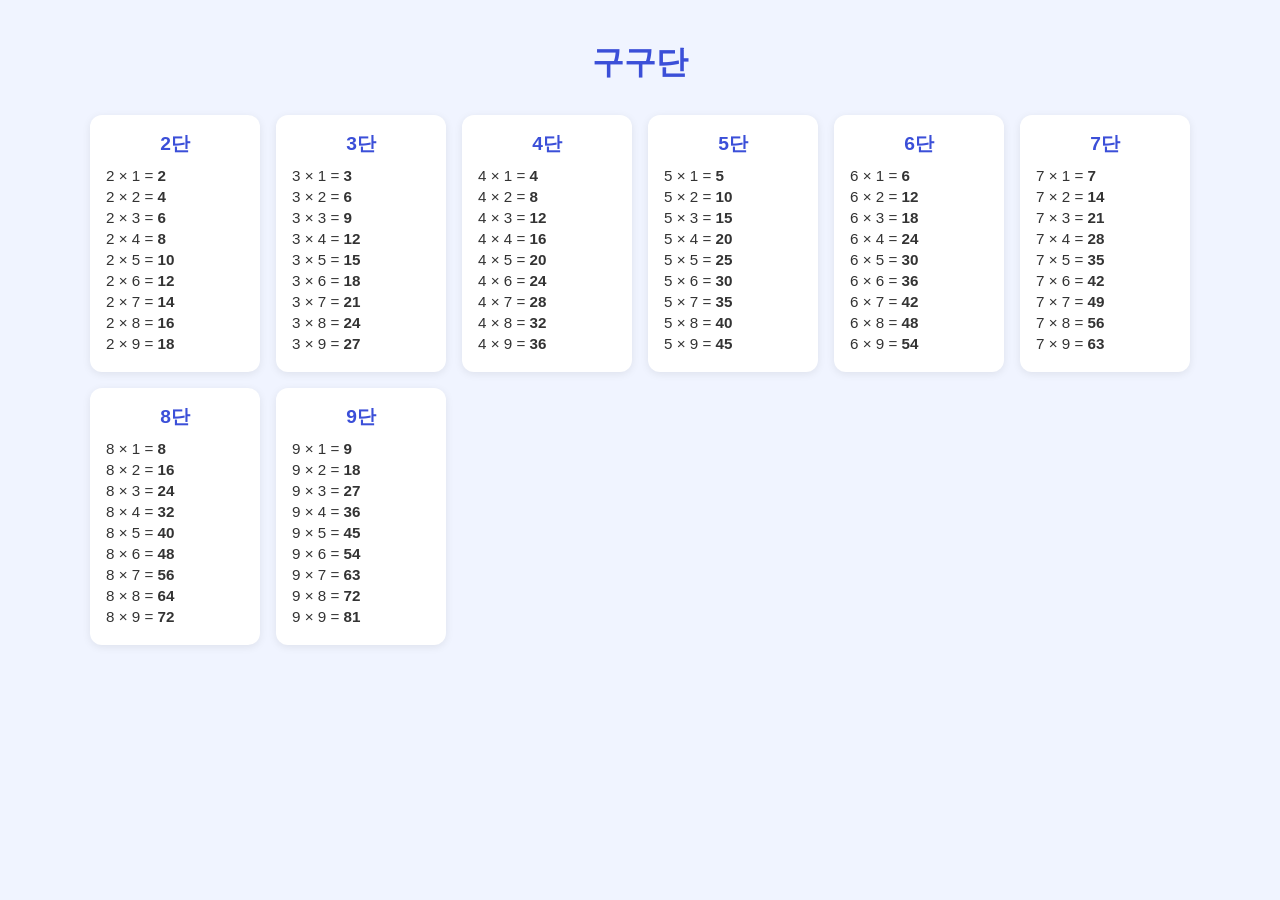
==== index.html @ 02a1f7f1 "Add gugudan web page" ====
<!DOCTYPE html>
<html lang="ko">
<head>
  <meta charset="UTF-8" />
  <meta name="viewport" content="width=device-width, initial-scale=1.0" />
  <title>구구단</title>
  <style>
    body {
      font-family: 'Segoe UI', sans-serif;
      background: #f0f4ff;
      margin: 0;
      padding: 20px;
    }
    h1 {
      text-align: center;
      color: #3b4fd8;
      margin-bottom: 30px;
    }
    .grid {
      display: grid;
      grid-template-columns: repeat(auto-fill, minmax(160px, 1fr));
      gap: 16px;
      max-width: 1100px;
      margin: 0 auto;
    }
    .card {
      background: white;
      border-radius: 12px;
      padding: 16px;
      box-shadow: 0 2px 8px rgba(0,0,0,0.08);
    }
    .card h2 {
      text-align: center;
      color: #3b4fd8;
      margin: 0 0 10px;
      font-size: 1.2rem;
    }
    .card p {
      margin: 4px 0;
      color: #333;
      font-size: 0.95rem;
    }
  </style>
</head>
<body>
  <h1>구구단</h1>
  <div class="grid" id="gugudan"></div>

  <script>
    const container = document.getElementById('gugudan');
    for (let i = 2; i <= 9; i++) {
      const card = document.createElement('div');
      card.className = 'card';
      card.innerHTML = `<h2>${i}단</h2>` +
        Array.from({ length: 9 }, (_, j) =>
          `<p>${i} × ${j + 1} = <strong>${i * (j + 1)}</strong></p>`
        ).join('');
      container.appendChild(card);
    }
  </script>
</body>
</html>
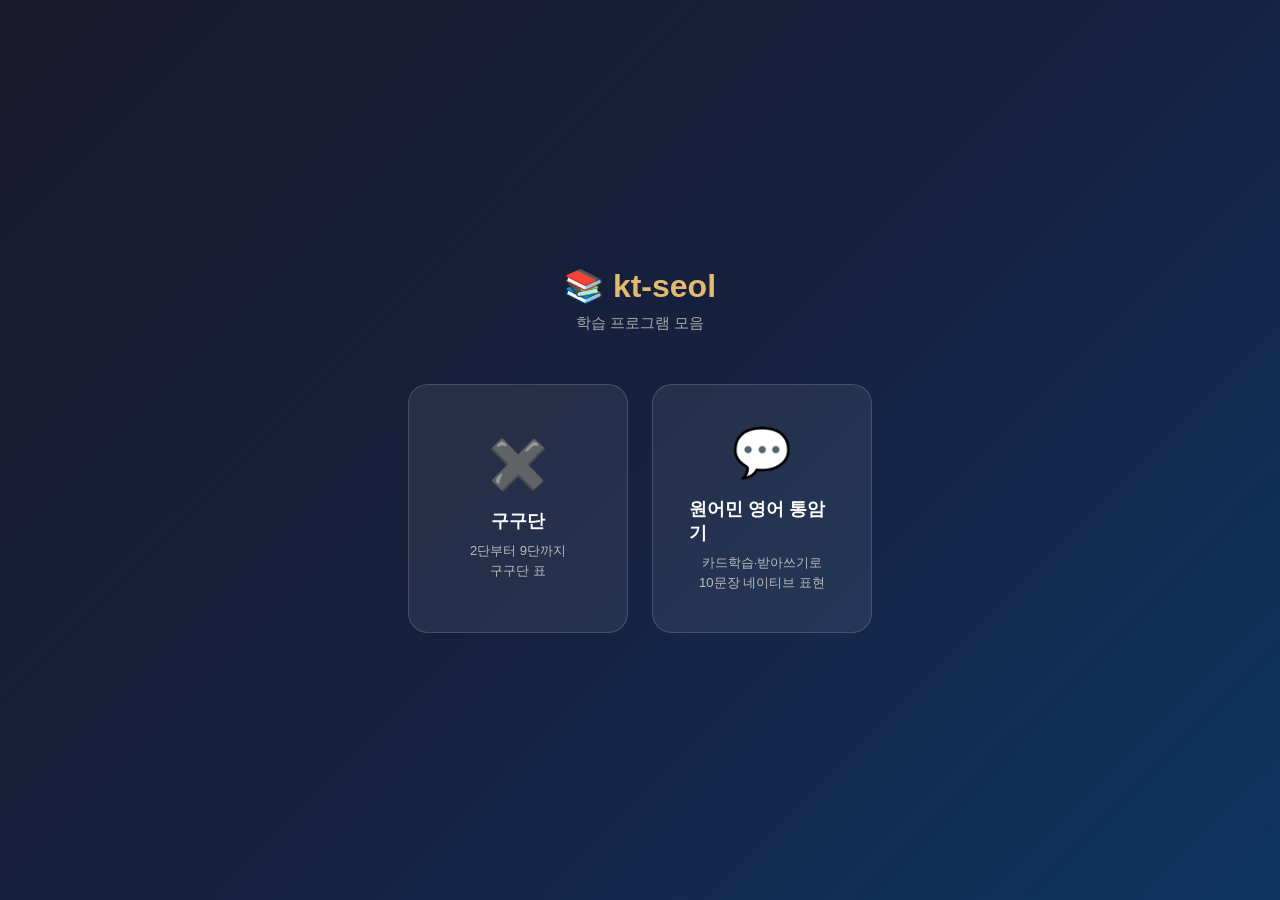
==== commit a7084b72: "Add GitHub Pages deployment and landing page" ====
--- a/index.html
+++ b/index.html
@@ -3,60 +3,65 @@
 <head>
   <meta charset="UTF-8" />
   <meta name="viewport" content="width=device-width, initial-scale=1.0" />
-  <title>구구단</title>
+  <title>kt-seol 프로젝트</title>
   <style>
+    * { box-sizing: border-box; margin: 0; padding: 0; }
     body {
       font-family: 'Segoe UI', sans-serif;
-      background: #f0f4ff;
-      margin: 0;
-      padding: 20px;
+      background: linear-gradient(135deg, #1a1a2e, #16213e, #0f3460);
+      min-height: 100vh;
+      display: flex;
+      flex-direction: column;
+      align-items: center;
+      justify-content: center;
+      padding: 40px 20px;
+      color: white;
     }
-    h1 {
-      text-align: center;
-      color: #3b4fd8;
-      margin-bottom: 30px;
+    h1 { font-size: 2rem; color: #e2b96f; margin-bottom: 8px; }
+    .sub { color: #aaa; font-size: 0.95rem; margin-bottom: 50px; }
+    .cards {
+      display: flex;
+      gap: 24px;
+      flex-wrap: wrap;
+      justify-content: center;
     }
-    .grid {
-      display: grid;
-      grid-template-columns: repeat(auto-fill, minmax(160px, 1fr));
-      gap: 16px;
-      max-width: 1100px;
-      margin: 0 auto;
+    a.card {
+      display: flex;
+      flex-direction: column;
+      align-items: center;
+      justify-content: center;
+      background: rgba(255,255,255,0.07);
+      border: 1px solid rgba(255,255,255,0.15);
+      border-radius: 20px;
+      padding: 40px 36px;
+      width: 220px;
+      text-decoration: none;
+      color: white;
+      transition: transform 0.2s, background 0.2s;
     }
-    .card {
-      background: white;
-      border-radius: 12px;
-      padding: 16px;
-      box-shadow: 0 2px 8px rgba(0,0,0,0.08);
+    a.card:hover {
+      transform: translateY(-6px);
+      background: rgba(255,255,255,0.13);
     }
-    .card h2 {
-      text-align: center;
-      color: #3b4fd8;
-      margin: 0 0 10px;
-      font-size: 1.2rem;
-    }
-    .card p {
-      margin: 4px 0;
-      color: #333;
-      font-size: 0.95rem;
-    }
+    .icon { font-size: 3rem; margin-bottom: 16px; }
+    .title { font-size: 1.1rem; font-weight: 700; margin-bottom: 8px; }
+    .desc { font-size: 0.82rem; color: #bbb; text-align: center; line-height: 1.5; }
   </style>
 </head>
 <body>
-  <h1>구구단</h1>
-  <div class="grid" id="gugudan"></div>
-
-  <script>
-    const container = document.getElementById('gugudan');
-    for (let i = 2; i <= 9; i++) {
-      const card = document.createElement('div');
-      card.className = 'card';
-      card.innerHTML = `<h2>${i}단</h2>` +
-        Array.from({ length: 9 }, (_, j) =>
-          `<p>${i} × ${j + 1} = <strong>${i * (j + 1)}</strong></p>`
-        ).join('');
-      container.appendChild(card);
-    }
-  </script>
+  <h1>📚 kt-seol</h1>
+  <p class="sub">학습 프로그램 모음</p>
+  <div class="cards">
+    <a class="card" href="gugudan.html">
+      <div class="icon">✖️</div>
+      <div class="title">구구단</div>
+      <div class="desc">2단부터 9단까지<br>구구단 표</div>
+    </a>
+    <a class="card" href="english.html">
+      <div class="icon">💬</div>
+      <div class="title">원어민 영어 통암기</div>
+      <div class="desc">카드학습·받아쓰기로<br>10문장 네이티브 표현</div>
+    </a>
+  </div>
 </body>
 </html>
